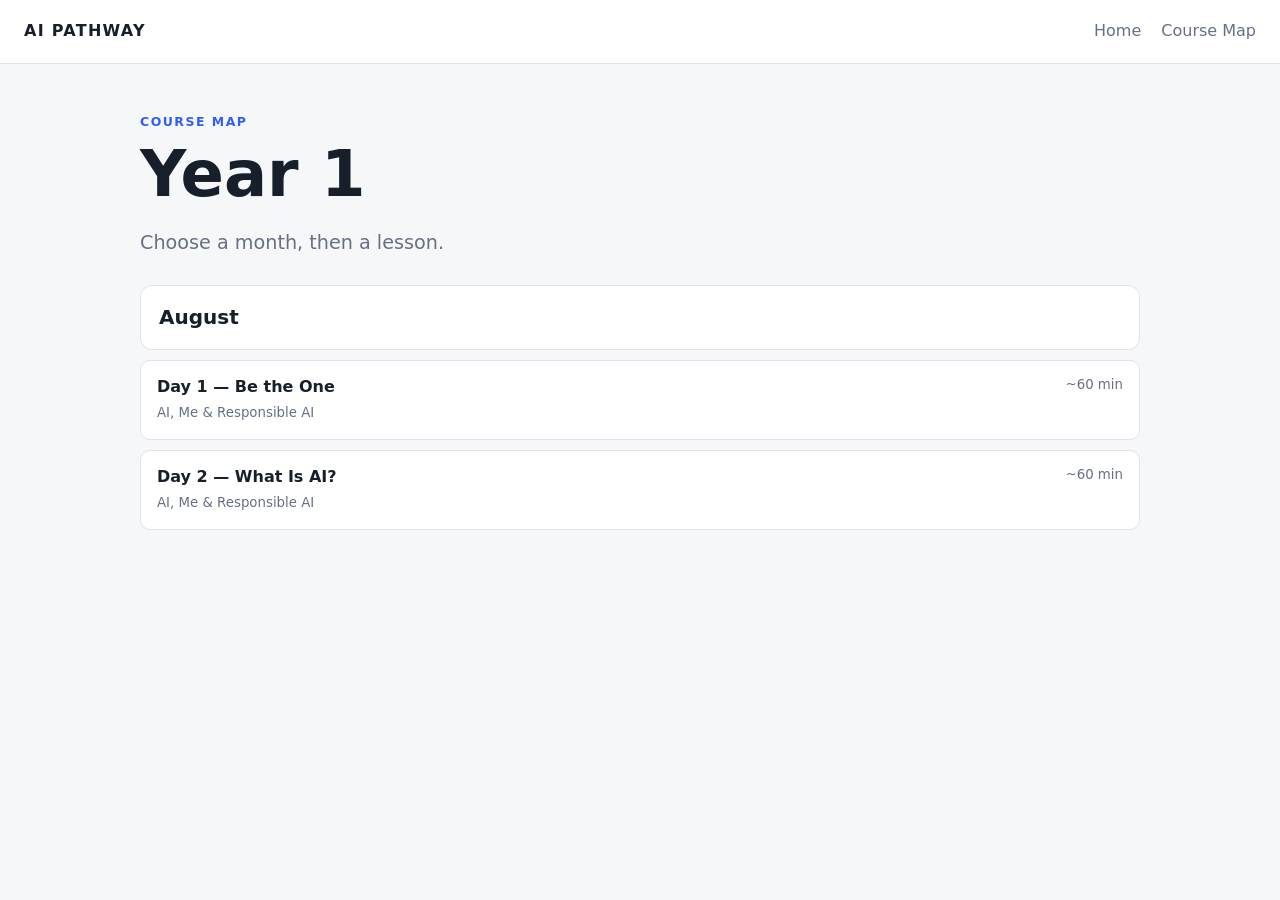
==== course-map.html @ c41518b0 "Add files via upload" ====
<!doctype html>
<html lang="en">
<head>
  <meta charset="utf-8">
  <meta name="viewport" content="width=device-width, initial-scale=1">
  <title>Course Map | AI Pathway</title>
  <link rel="stylesheet" href="styles.css">
</head>
<body>
<header class="site-header">
  <a class="brand" href="index.html">AI PATHWAY</a>
  <nav><a href="index.html">Home</a><a href="course-map.html">Course Map</a></nav>
</header>
<main class="container">
  <p class="eyebrow">COURSE MAP</p>
  <h1>Year 1</h1>
  <p class="lead">Choose a month, then a lesson.</p>
  <div id="course-map"></div>
</main>
<script src="app.js"></script>
</body>
</html>
---- styles.css ----
* { box-sizing: border-box; }
:root {
  --bg: #f6f7f9;
  --surface: #ffffff;
  --text: #17202a;
  --muted: #667085;
  --line: #dfe3e8;
  --accent: #315efb;
  --accent-soft: #eef2ff;
  --max: 1000px;
}
body { margin: 0; font-family: Inter, ui-sans-serif, system-ui, -apple-system, BlinkMacSystemFont, "Segoe UI", sans-serif; background: var(--bg); color: var(--text); line-height: 1.55; }
a { color: inherit; }
.site-header { height: 64px; display: flex; align-items: center; justify-content: space-between; padding: 0 24px; background: var(--surface); border-bottom: 1px solid var(--line); position: sticky; top: 0; z-index: 10; }
.brand { font-weight: 800; letter-spacing: .08em; text-decoration: none; }
nav { display: flex; gap: 20px; }
nav a { text-decoration: none; color: var(--muted); }
nav a:hover { color: var(--text); }
.container { width: min(var(--max), calc(100% - 32px)); margin: 0 auto; padding: 48px 0 72px; }
.hero { padding: 30px 0 34px; }
.eyebrow { font-size: .78rem; font-weight: 800; letter-spacing: .12em; color: var(--accent); margin: 0 0 10px; }
h1 { font-size: clamp(2.1rem, 5vw, 4rem); line-height: 1.05; margin: 0 0 12px; }
h2 { margin-top: 0; }
.lead { font-size: 1.2rem; color: var(--muted); }
.today-card { margin-top: 28px; padding: 28px; border-radius: 18px; background: var(--surface); border: 1px solid var(--line); box-shadow: 0 8px 30px rgba(0,0,0,.05); }
.today-card h2 { margin-bottom: 6px; }
.button { display: inline-block; margin-top: 16px; padding: 12px 18px; border-radius: 10px; background: var(--accent); color: white; text-decoration: none; font-weight: 750; }
.quick-links { display: grid; grid-template-columns: repeat(3, 1fr); gap: 16px; margin: 20px 0 56px; }
.card { display: block; padding: 22px; background: var(--surface); border: 1px solid var(--line); border-radius: 14px; text-decoration: none; }
.card span { display: block; font-size: 1.6rem; margin-bottom: 10px; }
.card strong, .card small { display: block; }
.card small { color: var(--muted); margin-top: 6px; }
.section { padding-top: 10px; }
.three-col { display: grid; grid-template-columns: repeat(3, 1fr); gap: 18px; }
.three-col > div { background: var(--surface); border: 1px solid var(--line); border-radius: 14px; padding: 20px; }
.three-col h3 { margin-top: 0; }
.three-col p { color: var(--muted); }
.month { margin: 28px 0; }
.month summary { cursor: pointer; list-style: none; font-size: 1.25rem; font-weight: 800; padding: 16px 18px; background: var(--surface); border: 1px solid var(--line); border-radius: 12px; }
.month summary::-webkit-details-marker { display:none; }
.lesson-list { display: grid; gap: 10px; margin-top: 10px; }
.lesson-link { display: flex; justify-content: space-between; gap: 16px; padding: 14px 16px; background: var(--surface); border: 1px solid var(--line); border-radius: 10px; text-decoration: none; }
.lesson-link:hover { border-color: var(--accent); }
.lesson-link small { color: var(--muted); }
.lesson-meta { color: var(--muted); }
.lesson-block { margin: 28px 0; padding: 22px; background: var(--surface); border: 1px solid var(--line); border-radius: 14px; }
.time { font-weight: 800; color: var(--accent); }
.steps { padding-left: 22px; }
.nav-row { display:flex; justify-content:space-between; gap:12px; margin-top: 40px; }
.nav-row a { padding: 10px 14px; border:1px solid var(--line); border-radius: 9px; background:var(--surface); text-decoration:none; }
@media (max-width: 760px) {
  .quick-links, .three-col { grid-template-columns: 1fr; }
  .site-header { padding: 0 16px; }
  nav { gap: 12px; }
  .container { width: min(var(--max), calc(100% - 24px)); padding-top: 32px; }
}
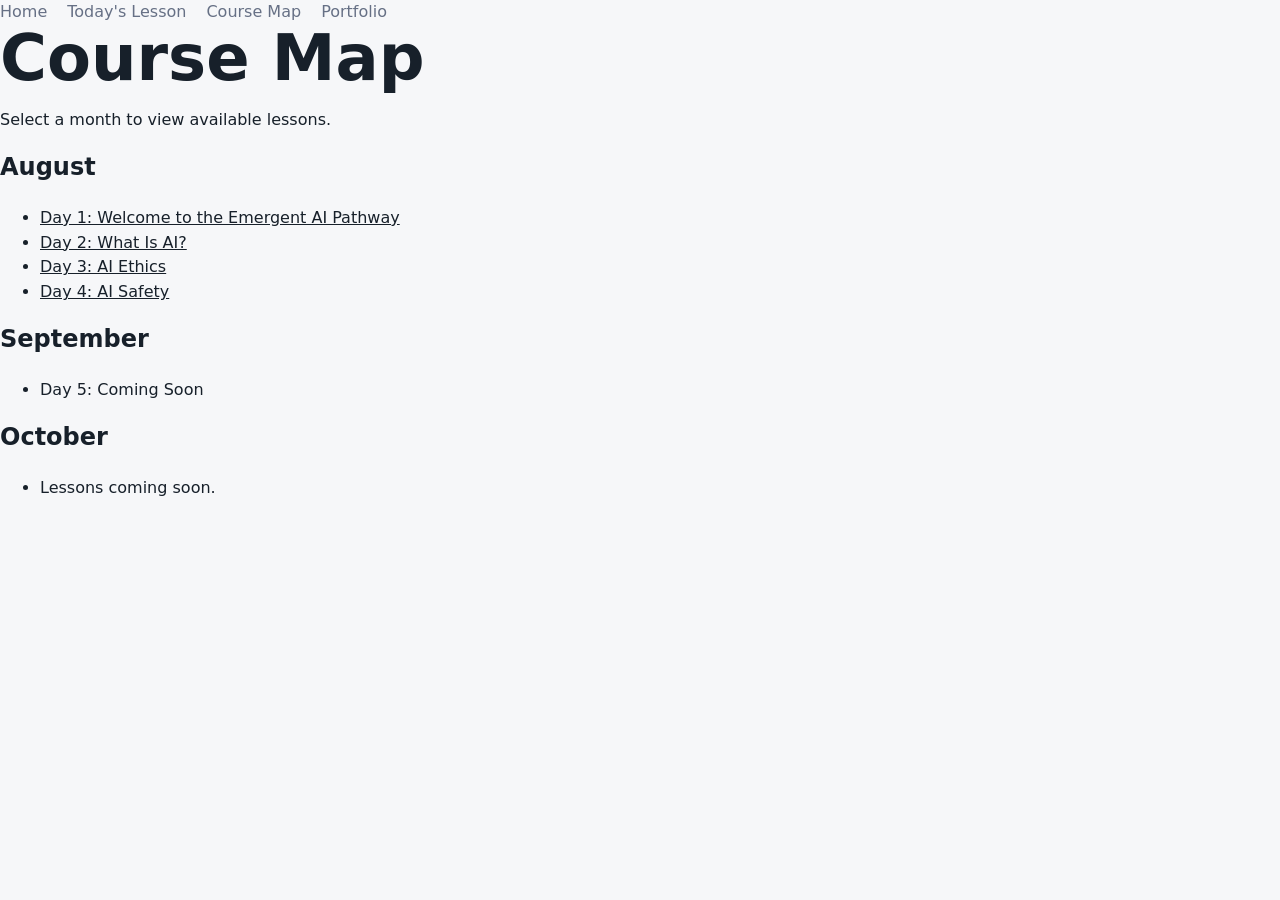
==== commit cf97de6a: "Update course-map.html" ====
--- a/course-map.html
+++ b/course-map.html
@@ -1,22 +1,106 @@
-<!doctype html>
+<!DOCTYPE html>
 <html lang="en">
+
 <head>
-  <meta charset="utf-8">
-  <meta name="viewport" content="width=device-width, initial-scale=1">
-  <title>Course Map | AI Pathway</title>
-  <link rel="stylesheet" href="styles.css">
+
+    <meta charset="UTF-8">
+
+    <meta name="viewport"
+          content="width=device-width, initial-scale=1.0">
+
+    <title>Course Map</title>
+
+    <link rel="stylesheet"
+          href="styles.css">
+
 </head>
+
 <body>
-<header class="site-header">
-  <a class="brand" href="index.html">AI PATHWAY</a>
-  <nav><a href="index.html">Home</a><a href="course-map.html">Course Map</a></nav>
-</header>
-<main class="container">
-  <p class="eyebrow">COURSE MAP</p>
-  <h1>Year 1</h1>
-  <p class="lead">Choose a month, then a lesson.</p>
-  <div id="course-map"></div>
-</main>
-<script src="app.js"></script>
+
+    <nav>
+
+        <a href="index.html">Home</a>
+
+        <a href="today.html">Today's Lesson</a>
+
+        <a href="course-map.html">Course Map</a>
+
+        <a href="portfolio.html">Portfolio</a>
+
+    </nav>
+
+    <main class="course-map">
+
+        <h1>Course Map</h1>
+
+        <p>
+            Select a month to view available lessons.
+        </p>
+
+        <section>
+
+            <h2>August</h2>
+
+            <ul>
+
+                <li>
+                    <a href="lessons/day-001.html">
+                        Day 1: Welcome to the Emergent AI Pathway
+                    </a>
+                </li>
+
+                <li>
+                    <a href="lessons/day-002.html">
+                        Day 2: What Is AI?
+                    </a>
+                </li>
+
+                <li>
+                    <a href="lessons/day-003.html">
+                        Day 3: AI Ethics
+                    </a>
+                </li>
+
+                <li>
+                    <a href="lessons/day-004.html">
+                        Day 4: AI Safety
+                    </a>
+                </li>
+
+            </ul>
+
+        </section>
+
+        <section>
+
+            <h2>September</h2>
+
+            <ul>
+
+                <li>
+                    Day 5: Coming Soon
+                </li>
+
+            </ul>
+
+        </section>
+
+        <section>
+
+            <h2>October</h2>
+
+            <ul>
+
+                <li>
+                    Lessons coming soon.
+                </li>
+
+            </ul>
+
+        </section>
+
+    </main>
+
 </body>
+
 </html>
--- a/styles.css
+++ b/styles.css
@@ -1,56 +1 @@
-* { box-sizing: border-box; }
-:root {
-  --bg: #f6f7f9;
-  --surface: #ffffff;
-  --text: #17202a;
-  --muted: #667085;
-  --line: #dfe3e8;
-  --accent: #315efb;
-  --accent-soft: #eef2ff;
-  --max: 1000px;
-}
-body { margin: 0; font-family: Inter, ui-sans-serif, system-ui, -apple-system, BlinkMacSystemFont, "Segoe UI", sans-serif; background: var(--bg); color: var(--text); line-height: 1.55; }
-a { color: inherit; }
-.site-header { height: 64px; display: flex; align-items: center; justify-content: space-between; padding: 0 24px; background: var(--surface); border-bottom: 1px solid var(--line); position: sticky; top: 0; z-index: 10; }
-.brand { font-weight: 800; letter-spacing: .08em; text-decoration: none; }
-nav { display: flex; gap: 20px; }
-nav a { text-decoration: none; color: var(--muted); }
-nav a:hover { color: var(--text); }
-.container { width: min(var(--max), calc(100% - 32px)); margin: 0 auto; padding: 48px 0 72px; }
-.hero { padding: 30px 0 34px; }
-.eyebrow { font-size: .78rem; font-weight: 800; letter-spacing: .12em; color: var(--accent); margin: 0 0 10px; }
-h1 { font-size: clamp(2.1rem, 5vw, 4rem); line-height: 1.05; margin: 0 0 12px; }
-h2 { margin-top: 0; }
-.lead { font-size: 1.2rem; color: var(--muted); }
-.today-card { margin-top: 28px; padding: 28px; border-radius: 18px; background: var(--surface); border: 1px solid var(--line); box-shadow: 0 8px 30px rgba(0,0,0,.05); }
-.today-card h2 { margin-bottom: 6px; }
-.button { display: inline-block; margin-top: 16px; padding: 12px 18px; border-radius: 10px; background: var(--accent); color: white; text-decoration: none; font-weight: 750; }
-.quick-links { display: grid; grid-template-columns: repeat(3, 1fr); gap: 16px; margin: 20px 0 56px; }
-.card { display: block; padding: 22px; background: var(--surface); border: 1px solid var(--line); border-radius: 14px; text-decoration: none; }
-.card span { display: block; font-size: 1.6rem; margin-bottom: 10px; }
-.card strong, .card small { display: block; }
-.card small { color: var(--muted); margin-top: 6px; }
-.section { padding-top: 10px; }
-.three-col { display: grid; grid-template-columns: repeat(3, 1fr); gap: 18px; }
-.three-col > div { background: var(--surface); border: 1px solid var(--line); border-radius: 14px; padding: 20px; }
-.three-col h3 { margin-top: 0; }
-.three-col p { color: var(--muted); }
-.month { margin: 28px 0; }
-.month summary { cursor: pointer; list-style: none; font-size: 1.25rem; font-weight: 800; padding: 16px 18px; background: var(--surface); border: 1px solid var(--line); border-radius: 12px; }
-.month summary::-webkit-details-marker { display:none; }
-.lesson-list { display: grid; gap: 10px; margin-top: 10px; }
-.lesson-link { display: flex; justify-content: space-between; gap: 16px; padding: 14px 16px; background: var(--surface); border: 1px solid var(--line); border-radius: 10px; text-decoration: none; }
-.lesson-link:hover { border-color: var(--accent); }
-.lesson-link small { color: var(--muted); }
-.lesson-meta { color: var(--muted); }
-.lesson-block { margin: 28px 0; padding: 22px; background: var(--surface); border: 1px solid var(--line); border-radius: 14px; }
-.time { font-weight: 800; color: var(--accent); }
-.steps { padding-left: 22px; }
-.nav-row { display:flex; justify-content:space-between; gap:12px; margin-top: 40px; }
-.nav-row a { padding: 10px 14px; border:1px solid var(--line); border-radius: 9px; background:var(--surface); text-decoration:none; }
-@media (max-width: 760px) {
-  .quick-links, .three-col { grid-template-columns: 1fr; }
-  .site-header { padding: 0 16px; }
-  nav { gap: 12px; }
-  .container { width: min(var(--max), calc(100% - 24px)); padding-top: 32px; }
-}
+*{box-sizing:border-box}:root{--bg:#f6f7f9;--surface:#fff;--text:#17202a;--muted:#667085;--line:#dfe3e8;--accent:#315efb;--accent-soft:#eef2ff;--max:1000px}body{margin:0;font-family:Inter,ui-sans-serif,system-ui,-apple-system,BlinkMacSystemFont,"Segoe UI",sans-serif;background:var(--bg);color:var(--text);line-height:1.55}a{color:inherit}.site-header{height:64px;display:flex;align-items:center;justify-content:space-between;padding:0 24px;background:var(--surface);border-bottom:1px solid var(--line);position:sticky;top:0;z-index:10}.brand{font-weight:800;letter-spacing:.08em;text-decoration:none}nav{display:flex;gap:20px}nav a{text-decoration:none;color:var(--muted)}nav a:hover{color:var(--text)}.container{width:min(var(--max),calc(100% - 32px));margin:0 auto;padding:48px 0 72px}.eyebrow{font-size:.78rem;font-weight:800;letter-spacing:.12em;color:var(--accent);margin:0 0 10px}h1{font-size:clamp(2.1rem,5vw,4rem);line-height:1.05;margin:0 0 12px}h2{margin-top:0}.welcome{padding:52px 0 36px;max-width:850px}.welcome h1 span{color:var(--accent)}.welcome-subtitle{font-size:1.55rem;font-weight:750;margin:0 0 18px}.welcome-text{max-width:760px;font-size:1.08rem;color:var(--muted)}.theme-note{margin-top:24px;padding:18px 20px;background:var(--accent-soft);border-left:4px solid var(--accent);border-radius:10px}.theme-note strong,.theme-note span{display:block}.theme-note span{margin-top:5px;color:var(--muted)}.home-grid{display:grid;grid-template-columns:1fr 1fr;gap:18px;margin:12px 0 56px}.home-card{padding:26px;background:var(--surface);border:1px solid var(--line);border-radius:16px;box-shadow:0 6px 24px rgba(0,0,0,.035)}.home-card h2{margin-bottom:8px}.home-card p{color:var(--muted)}.site-guide{margin:18px 0;padding-left:20px}.site-guide li{margin:11px 0}.text-link{display:inline-block;margin-top:8px;color:var(--accent);font-weight:750;text-decoration:none}.text-link:hover{text-decoration:underline}.today-card{padding:28px}.button{display:inline-block;margin-top:16px;padding:12px 18px;border-radius:10px;background:var(--accent);color:#fff;text-decoration:none;font-weight:750}.lesson-meta{color:var(--muted)}.section{padding-top:10px}.pathway-note{padding:22px 24px;background:var(--surface);border:1px solid var(--line);border-radius:14px}.pathway-note p{margin:0;color:var(--muted)}@media(max-width:760px){.home-grid{grid-template-columns:1fr}.welcome{padding-top:32px}.site-header{padding:0 16px}.container{width:min(var(--max),calc(100% - 24px));padding-top:32px}}
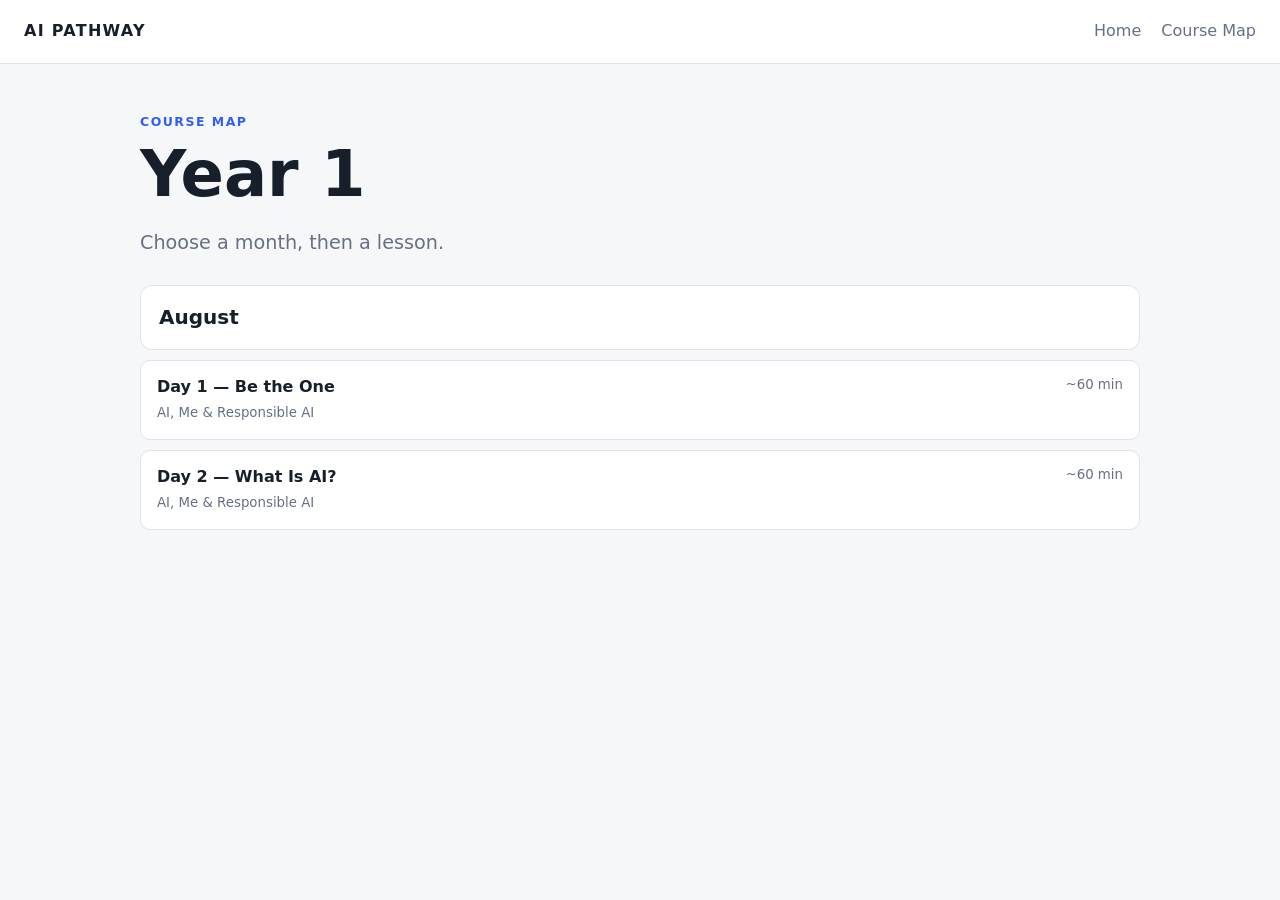
==== commit ba0d8090: "Add files via upload" ====
--- a/course-map.html
+++ b/course-map.html
@@ -1,106 +1,22 @@
-<!DOCTYPE html>
+<!doctype html>
 <html lang="en">
-
 <head>
-
-    <meta charset="UTF-8">
-
-    <meta name="viewport"
-          content="width=device-width, initial-scale=1.0">
-
-    <title>Course Map</title>
-
-    <link rel="stylesheet"
-          href="styles.css">
-
+  <meta charset="utf-8">
+  <meta name="viewport" content="width=device-width, initial-scale=1">
+  <title>Course Map | AI Pathway</title>
+  <link rel="stylesheet" href="styles.css">
 </head>
-
 <body>
-
-    <nav>
-
-        <a href="index.html">Home</a>
-
-        <a href="today.html">Today's Lesson</a>
-
-        <a href="course-map.html">Course Map</a>
-
-        <a href="portfolio.html">Portfolio</a>
-
-    </nav>
-
-    <main class="course-map">
-
-        <h1>Course Map</h1>
-
-        <p>
-            Select a month to view available lessons.
-        </p>
-
-        <section>
-
-            <h2>August</h2>
-
-            <ul>
-
-                <li>
-                    <a href="lessons/day-001.html">
-                        Day 1: Welcome to the Emergent AI Pathway
-                    </a>
-                </li>
-
-                <li>
-                    <a href="lessons/day-002.html">
-                        Day 2: What Is AI?
-                    </a>
-                </li>
-
-                <li>
-                    <a href="lessons/day-003.html">
-                        Day 3: AI Ethics
-                    </a>
-                </li>
-
-                <li>
-                    <a href="lessons/day-004.html">
-                        Day 4: AI Safety
-                    </a>
-                </li>
-
-            </ul>
-
-        </section>
-
-        <section>
-
-            <h2>September</h2>
-
-            <ul>
-
-                <li>
-                    Day 5: Coming Soon
-                </li>
-
-            </ul>
-
-        </section>
-
-        <section>
-
-            <h2>October</h2>
-
-            <ul>
-
-                <li>
-                    Lessons coming soon.
-                </li>
-
-            </ul>
-
-        </section>
-
-    </main>
-
+<header class="site-header">
+  <a class="brand" href="index.html">AI PATHWAY</a>
+  <nav><a href="index.html">Home</a><a href="course-map.html">Course Map</a></nav>
+</header>
+<main class="container">
+  <p class="eyebrow">COURSE MAP</p>
+  <h1>Year 1</h1>
+  <p class="lead">Choose a month, then a lesson.</p>
+  <div id="course-map"></div>
+</main>
+<script src="app.js"></script>
 </body>
-
 </html>
--- a/styles.css
+++ b/styles.css
@@ -1 +1,56 @@
-*{box-sizing:border-box}:root{--bg:#f6f7f9;--surface:#fff;--text:#17202a;--muted:#667085;--line:#dfe3e8;--accent:#315efb;--accent-soft:#eef2ff;--max:1000px}body{margin:0;font-family:Inter,ui-sans-serif,system-ui,-apple-system,BlinkMacSystemFont,"Segoe UI",sans-serif;background:var(--bg);color:var(--text);line-height:1.55}a{color:inherit}.site-header{height:64px;display:flex;align-items:center;justify-content:space-between;padding:0 24px;background:var(--surface);border-bottom:1px solid var(--line);position:sticky;top:0;z-index:10}.brand{font-weight:800;letter-spacing:.08em;text-decoration:none}nav{display:flex;gap:20px}nav a{text-decoration:none;color:var(--muted)}nav a:hover{color:var(--text)}.container{width:min(var(--max),calc(100% - 32px));margin:0 auto;padding:48px 0 72px}.eyebrow{font-size:.78rem;font-weight:800;letter-spacing:.12em;color:var(--accent);margin:0 0 10px}h1{font-size:clamp(2.1rem,5vw,4rem);line-height:1.05;margin:0 0 12px}h2{margin-top:0}.welcome{padding:52px 0 36px;max-width:850px}.welcome h1 span{color:var(--accent)}.welcome-subtitle{font-size:1.55rem;font-weight:750;margin:0 0 18px}.welcome-text{max-width:760px;font-size:1.08rem;color:var(--muted)}.theme-note{margin-top:24px;padding:18px 20px;background:var(--accent-soft);border-left:4px solid var(--accent);border-radius:10px}.theme-note strong,.theme-note span{display:block}.theme-note span{margin-top:5px;color:var(--muted)}.home-grid{display:grid;grid-template-columns:1fr 1fr;gap:18px;margin:12px 0 56px}.home-card{padding:26px;background:var(--surface);border:1px solid var(--line);border-radius:16px;box-shadow:0 6px 24px rgba(0,0,0,.035)}.home-card h2{margin-bottom:8px}.home-card p{color:var(--muted)}.site-guide{margin:18px 0;padding-left:20px}.site-guide li{margin:11px 0}.text-link{display:inline-block;margin-top:8px;color:var(--accent);font-weight:750;text-decoration:none}.text-link:hover{text-decoration:underline}.today-card{padding:28px}.button{display:inline-block;margin-top:16px;padding:12px 18px;border-radius:10px;background:var(--accent);color:#fff;text-decoration:none;font-weight:750}.lesson-meta{color:var(--muted)}.section{padding-top:10px}.pathway-note{padding:22px 24px;background:var(--surface);border:1px solid var(--line);border-radius:14px}.pathway-note p{margin:0;color:var(--muted)}@media(max-width:760px){.home-grid{grid-template-columns:1fr}.welcome{padding-top:32px}.site-header{padding:0 16px}.container{width:min(var(--max),calc(100% - 24px));padding-top:32px}}
+* { box-sizing: border-box; }
+:root {
+  --bg: #f6f7f9;
+  --surface: #ffffff;
+  --text: #17202a;
+  --muted: #667085;
+  --line: #dfe3e8;
+  --accent: #315efb;
+  --accent-soft: #eef2ff;
+  --max: 1000px;
+}
+body { margin: 0; font-family: Inter, ui-sans-serif, system-ui, -apple-system, BlinkMacSystemFont, "Segoe UI", sans-serif; background: var(--bg); color: var(--text); line-height: 1.55; }
+a { color: inherit; }
+.site-header { height: 64px; display: flex; align-items: center; justify-content: space-between; padding: 0 24px; background: var(--surface); border-bottom: 1px solid var(--line); position: sticky; top: 0; z-index: 10; }
+.brand { font-weight: 800; letter-spacing: .08em; text-decoration: none; }
+nav { display: flex; gap: 20px; }
+nav a { text-decoration: none; color: var(--muted); }
+nav a:hover { color: var(--text); }
+.container { width: min(var(--max), calc(100% - 32px)); margin: 0 auto; padding: 48px 0 72px; }
+.hero { padding: 30px 0 34px; }
+.eyebrow { font-size: .78rem; font-weight: 800; letter-spacing: .12em; color: var(--accent); margin: 0 0 10px; }
+h1 { font-size: clamp(2.1rem, 5vw, 4rem); line-height: 1.05; margin: 0 0 12px; }
+h2 { margin-top: 0; }
+.lead { font-size: 1.2rem; color: var(--muted); }
+.today-card { margin-top: 28px; padding: 28px; border-radius: 18px; background: var(--surface); border: 1px solid var(--line); box-shadow: 0 8px 30px rgba(0,0,0,.05); }
+.today-card h2 { margin-bottom: 6px; }
+.button { display: inline-block; margin-top: 16px; padding: 12px 18px; border-radius: 10px; background: var(--accent); color: white; text-decoration: none; font-weight: 750; }
+.quick-links { display: grid; grid-template-columns: repeat(3, 1fr); gap: 16px; margin: 20px 0 56px; }
+.card { display: block; padding: 22px; background: var(--surface); border: 1px solid var(--line); border-radius: 14px; text-decoration: none; }
+.card span { display: block; font-size: 1.6rem; margin-bottom: 10px; }
+.card strong, .card small { display: block; }
+.card small { color: var(--muted); margin-top: 6px; }
+.section { padding-top: 10px; }
+.three-col { display: grid; grid-template-columns: repeat(3, 1fr); gap: 18px; }
+.three-col > div { background: var(--surface); border: 1px solid var(--line); border-radius: 14px; padding: 20px; }
+.three-col h3 { margin-top: 0; }
+.three-col p { color: var(--muted); }
+.month { margin: 28px 0; }
+.month summary { cursor: pointer; list-style: none; font-size: 1.25rem; font-weight: 800; padding: 16px 18px; background: var(--surface); border: 1px solid var(--line); border-radius: 12px; }
+.month summary::-webkit-details-marker { display:none; }
+.lesson-list { display: grid; gap: 10px; margin-top: 10px; }
+.lesson-link { display: flex; justify-content: space-between; gap: 16px; padding: 14px 16px; background: var(--surface); border: 1px solid var(--line); border-radius: 10px; text-decoration: none; }
+.lesson-link:hover { border-color: var(--accent); }
+.lesson-link small { color: var(--muted); }
+.lesson-meta { color: var(--muted); }
+.lesson-block { margin: 28px 0; padding: 22px; background: var(--surface); border: 1px solid var(--line); border-radius: 14px; }
+.time { font-weight: 800; color: var(--accent); }
+.steps { padding-left: 22px; }
+.nav-row { display:flex; justify-content:space-between; gap:12px; margin-top: 40px; }
+.nav-row a { padding: 10px 14px; border:1px solid var(--line); border-radius: 9px; background:var(--surface); text-decoration:none; }
+@media (max-width: 760px) {
+  .quick-links, .three-col { grid-template-columns: 1fr; }
+  .site-header { padding: 0 16px; }
+  nav { gap: 12px; }
+  .container { width: min(var(--max), calc(100% - 24px)); padding-top: 32px; }
+}
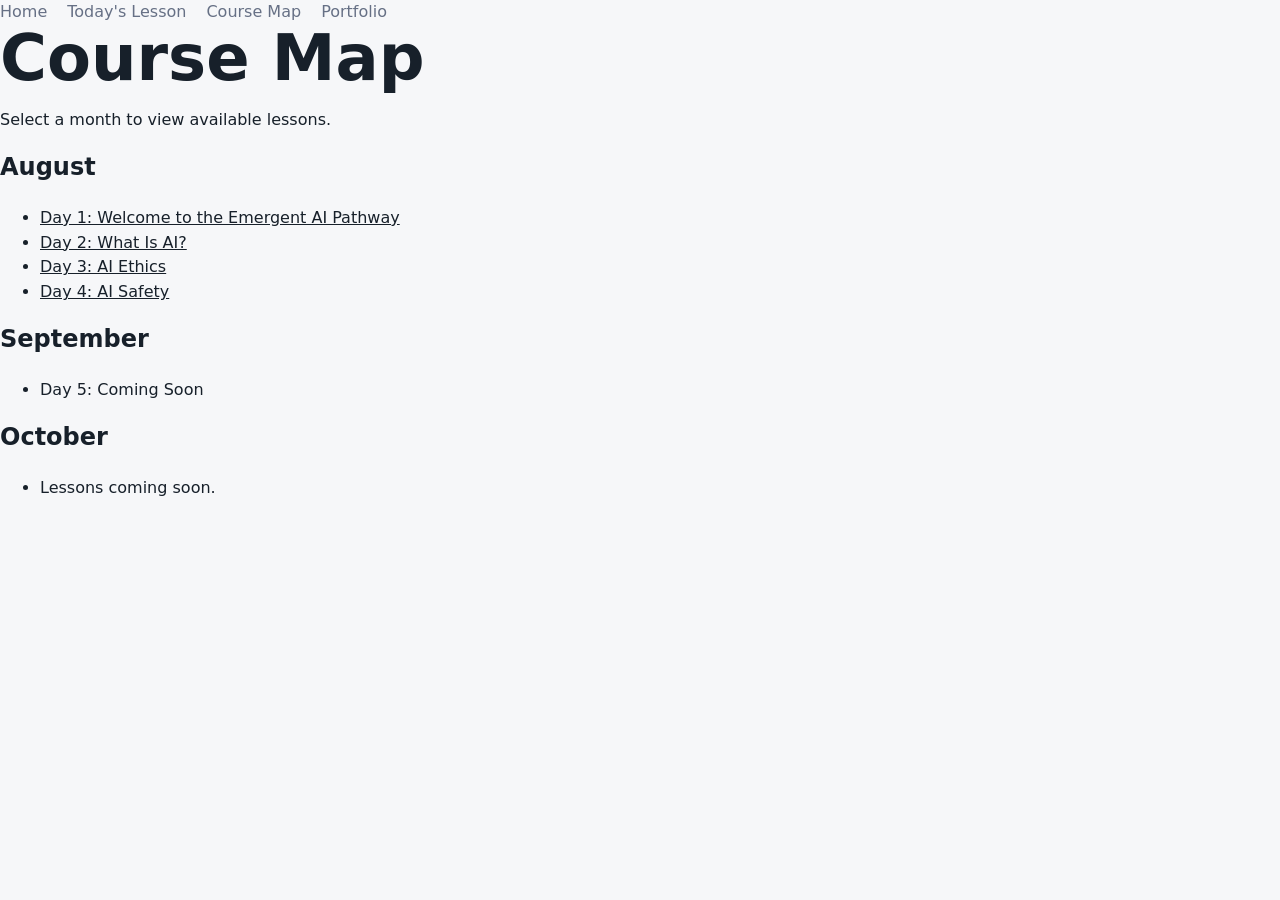
==== commit 6d707967: "Update course-map.html" ====
--- a/course-map.html
+++ b/course-map.html
@@ -1,22 +1,106 @@
-<!doctype html>
+<!DOCTYPE html>
 <html lang="en">
+
 <head>
-  <meta charset="utf-8">
-  <meta name="viewport" content="width=device-width, initial-scale=1">
-  <title>Course Map | AI Pathway</title>
-  <link rel="stylesheet" href="styles.css">
+
+    <meta charset="UTF-8">
+
+    <meta name="viewport"
+          content="width=device-width, initial-scale=1.0">
+
+    <title>Course Map</title>
+
+    <link rel="stylesheet"
+          href="styles.css">
+
 </head>
+
 <body>
-<header class="site-header">
-  <a class="brand" href="index.html">AI PATHWAY</a>
-  <nav><a href="index.html">Home</a><a href="course-map.html">Course Map</a></nav>
-</header>
-<main class="container">
-  <p class="eyebrow">COURSE MAP</p>
-  <h1>Year 1</h1>
-  <p class="lead">Choose a month, then a lesson.</p>
-  <div id="course-map"></div>
-</main>
-<script src="app.js"></script>
+
+    <nav>
+
+        <a href="index.html">Home</a>
+
+        <a href="today.html">Today's Lesson</a>
+
+        <a href="course-map.html">Course Map</a>
+
+        <a href="portfolio.html">Portfolio</a>
+
+    </nav>
+
+    <main class="course-map">
+
+        <h1>Course Map</h1>
+
+        <p>
+            Select a month to view available lessons.
+        </p>
+
+        <section>
+
+            <h2>August</h2>
+
+            <ul>
+
+                <li>
+                    <a href="lessons/day-001.html">
+                        Day 1: Welcome to the Emergent AI Pathway
+                    </a>
+                </li>
+
+                <li>
+                    <a href="lessons/day-002.html">
+                        Day 2: What Is AI?
+                    </a>
+                </li>
+
+                <li>
+                    <a href="lessons/day-003.html">
+                        Day 3: AI Ethics
+                    </a>
+                </li>
+
+                <li>
+                    <a href="lessons/day-004.html">
+                        Day 4: AI Safety
+                    </a>
+                </li>
+
+            </ul>
+
+        </section>
+
+        <section>
+
+            <h2>September</h2>
+
+            <ul>
+
+                <li>
+                    Day 5: Coming Soon
+                </li>
+
+            </ul>
+
+        </section>
+
+        <section>
+
+            <h2>October</h2>
+
+            <ul>
+
+                <li>
+                    Lessons coming soon.
+                </li>
+
+            </ul>
+
+        </section>
+
+    </main>
+
 </body>
+
 </html>
--- a/styles.css
+++ b/styles.css
@@ -1,56 +1 @@
-* { box-sizing: border-box; }
-:root {
-  --bg: #f6f7f9;
-  --surface: #ffffff;
-  --text: #17202a;
-  --muted: #667085;
-  --line: #dfe3e8;
-  --accent: #315efb;
-  --accent-soft: #eef2ff;
-  --max: 1000px;
-}
-body { margin: 0; font-family: Inter, ui-sans-serif, system-ui, -apple-system, BlinkMacSystemFont, "Segoe UI", sans-serif; background: var(--bg); color: var(--text); line-height: 1.55; }
-a { color: inherit; }
-.site-header { height: 64px; display: flex; align-items: center; justify-content: space-between; padding: 0 24px; background: var(--surface); border-bottom: 1px solid var(--line); position: sticky; top: 0; z-index: 10; }
-.brand { font-weight: 800; letter-spacing: .08em; text-decoration: none; }
-nav { display: flex; gap: 20px; }
-nav a { text-decoration: none; color: var(--muted); }
-nav a:hover { color: var(--text); }
-.container { width: min(var(--max), calc(100% - 32px)); margin: 0 auto; padding: 48px 0 72px; }
-.hero { padding: 30px 0 34px; }
-.eyebrow { font-size: .78rem; font-weight: 800; letter-spacing: .12em; color: var(--accent); margin: 0 0 10px; }
-h1 { font-size: clamp(2.1rem, 5vw, 4rem); line-height: 1.05; margin: 0 0 12px; }
-h2 { margin-top: 0; }
-.lead { font-size: 1.2rem; color: var(--muted); }
-.today-card { margin-top: 28px; padding: 28px; border-radius: 18px; background: var(--surface); border: 1px solid var(--line); box-shadow: 0 8px 30px rgba(0,0,0,.05); }
-.today-card h2 { margin-bottom: 6px; }
-.button { display: inline-block; margin-top: 16px; padding: 12px 18px; border-radius: 10px; background: var(--accent); color: white; text-decoration: none; font-weight: 750; }
-.quick-links { display: grid; grid-template-columns: repeat(3, 1fr); gap: 16px; margin: 20px 0 56px; }
-.card { display: block; padding: 22px; background: var(--surface); border: 1px solid var(--line); border-radius: 14px; text-decoration: none; }
-.card span { display: block; font-size: 1.6rem; margin-bottom: 10px; }
-.card strong, .card small { display: block; }
-.card small { color: var(--muted); margin-top: 6px; }
-.section { padding-top: 10px; }
-.three-col { display: grid; grid-template-columns: repeat(3, 1fr); gap: 18px; }
-.three-col > div { background: var(--surface); border: 1px solid var(--line); border-radius: 14px; padding: 20px; }
-.three-col h3 { margin-top: 0; }
-.three-col p { color: var(--muted); }
-.month { margin: 28px 0; }
-.month summary { cursor: pointer; list-style: none; font-size: 1.25rem; font-weight: 800; padding: 16px 18px; background: var(--surface); border: 1px solid var(--line); border-radius: 12px; }
-.month summary::-webkit-details-marker { display:none; }
-.lesson-list { display: grid; gap: 10px; margin-top: 10px; }
-.lesson-link { display: flex; justify-content: space-between; gap: 16px; padding: 14px 16px; background: var(--surface); border: 1px solid var(--line); border-radius: 10px; text-decoration: none; }
-.lesson-link:hover { border-color: var(--accent); }
-.lesson-link small { color: var(--muted); }
-.lesson-meta { color: var(--muted); }
-.lesson-block { margin: 28px 0; padding: 22px; background: var(--surface); border: 1px solid var(--line); border-radius: 14px; }
-.time { font-weight: 800; color: var(--accent); }
-.steps { padding-left: 22px; }
-.nav-row { display:flex; justify-content:space-between; gap:12px; margin-top: 40px; }
-.nav-row a { padding: 10px 14px; border:1px solid var(--line); border-radius: 9px; background:var(--surface); text-decoration:none; }
-@media (max-width: 760px) {
-  .quick-links, .three-col { grid-template-columns: 1fr; }
-  .site-header { padding: 0 16px; }
-  nav { gap: 12px; }
-  .container { width: min(var(--max), calc(100% - 24px)); padding-top: 32px; }
-}
+*{box-sizing:border-box}:root{--bg:#f6f7f9;--surface:#fff;--text:#17202a;--muted:#667085;--line:#dfe3e8;--accent:#315efb;--accent-soft:#eef2ff;--max:1000px}body{margin:0;font-family:Inter,ui-sans-serif,system-ui,-apple-system,BlinkMacSystemFont,"Segoe UI",sans-serif;background:var(--bg);color:var(--text);line-height:1.55}a{color:inherit}.site-header{height:64px;display:flex;align-items:center;justify-content:space-between;padding:0 24px;background:var(--surface);border-bottom:1px solid var(--line);position:sticky;top:0;z-index:10}.brand{font-weight:800;letter-spacing:.08em;text-decoration:none}nav{display:flex;gap:20px}nav a{text-decoration:none;color:var(--muted)}nav a:hover{color:var(--text)}.container{width:min(var(--max),calc(100% - 32px));margin:0 auto;padding:48px 0 72px}.eyebrow{font-size:.78rem;font-weight:800;letter-spacing:.12em;color:var(--accent);margin:0 0 10px}h1{font-size:clamp(2.1rem,5vw,4rem);line-height:1.05;margin:0 0 12px}h2{margin-top:0}.welcome{padding:52px 0 36px;max-width:850px}.welcome h1 span{color:var(--accent)}.welcome-subtitle{font-size:1.55rem;font-weight:750;margin:0 0 18px}.welcome-text{max-width:760px;font-size:1.08rem;color:var(--muted)}.theme-note{margin-top:24px;padding:18px 20px;background:var(--accent-soft);border-left:4px solid var(--accent);border-radius:10px}.theme-note strong,.theme-note span{display:block}.theme-note span{margin-top:5px;color:var(--muted)}.home-grid{display:grid;grid-template-columns:1fr 1fr;gap:18px;margin:12px 0 56px}.home-card{padding:26px;background:var(--surface);border:1px solid var(--line);border-radius:16px;box-shadow:0 6px 24px rgba(0,0,0,.035)}.home-card h2{margin-bottom:8px}.home-card p{color:var(--muted)}.site-guide{margin:18px 0;padding-left:20px}.site-guide li{margin:11px 0}.text-link{display:inline-block;margin-top:8px;color:var(--accent);font-weight:750;text-decoration:none}.text-link:hover{text-decoration:underline}.today-card{padding:28px}.button{display:inline-block;margin-top:16px;padding:12px 18px;border-radius:10px;background:var(--accent);color:#fff;text-decoration:none;font-weight:750}.lesson-meta{color:var(--muted)}.section{padding-top:10px}.pathway-note{padding:22px 24px;background:var(--surface);border:1px solid var(--line);border-radius:14px}.pathway-note p{margin:0;color:var(--muted)}@media(max-width:760px){.home-grid{grid-template-columns:1fr}.welcome{padding-top:32px}.site-header{padding:0 16px}.container{width:min(var(--max),calc(100% - 24px));padding-top:32px}}
